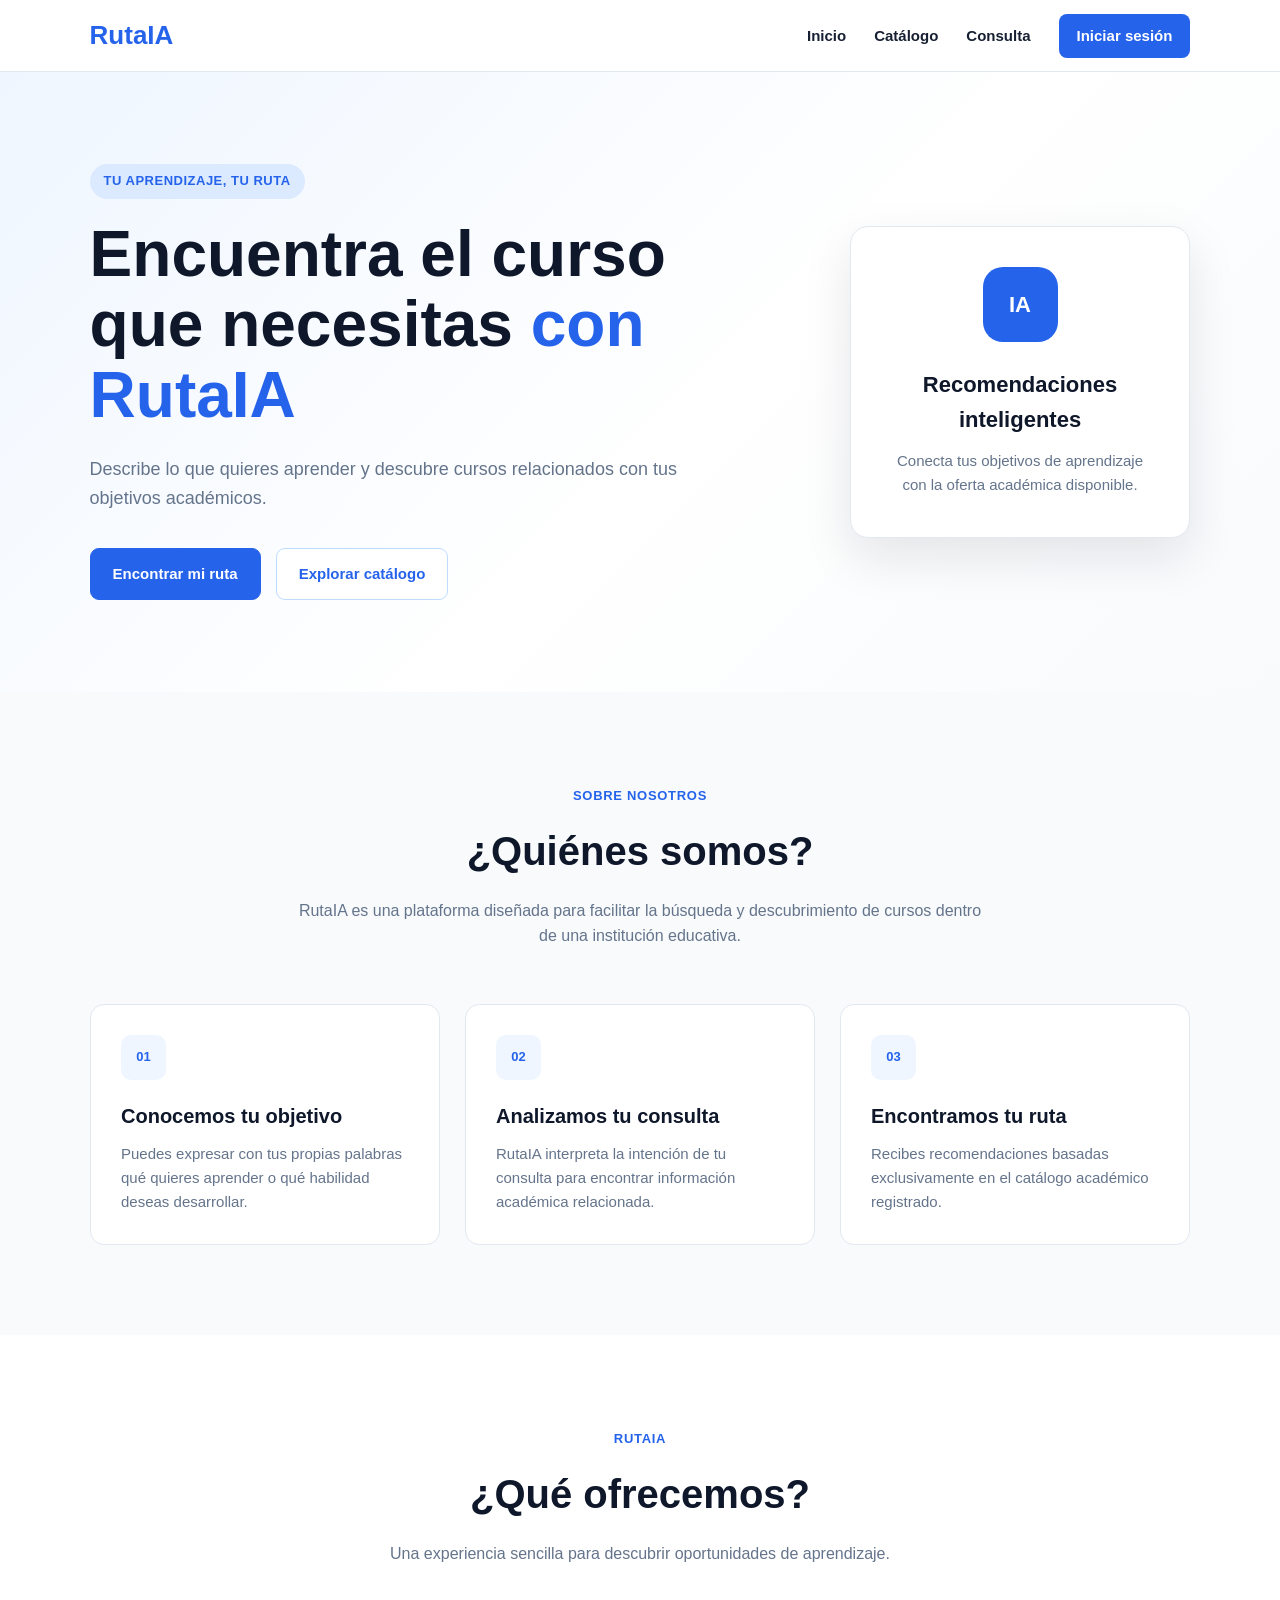
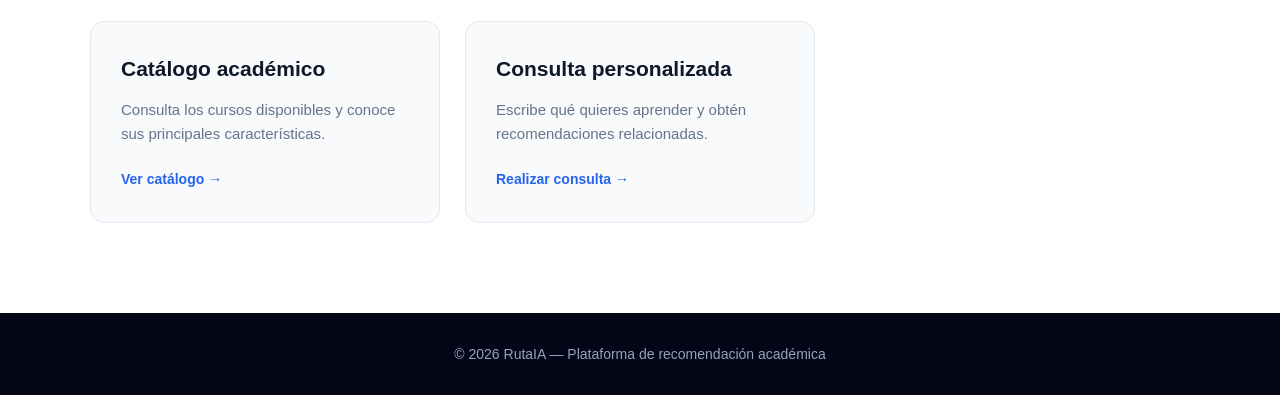
==== FrontEnd/index.html @ e61d6b52 "feat: implementacion catalogo, consulta, dashboard, login y registro" ====
<!DOCTYPE html>
<html lang="es">
<head>
    <meta charset="UTF-8">
    <meta name="viewport" content="width=device-width, initial-scale=1.0">

    <title>RutaIA | Encuentra tu ruta de aprendizaje</title>

    <link rel="stylesheet" href="css/styles.css">
</head>

<body>

<header class="navbar">

    <div class="logo">
        <a href="index.html">RutaIA</a>
    </div>

    <nav>
        <a href="index.html">Inicio</a>
        <a href="./pages/catalogo.html">Catálogo</a>
        <a href="./pages/consulta.html">Consulta</a>
        <a href="./pages/login.html" class="btn-nav">Iniciar sesión</a>
    </nav>

</header>


<main>

    <!-- HERO -->

    <section class="hero">

        <div class="hero-content">

            <span class="hero-tag">
                Tu aprendizaje, tu ruta
            </span>

            <h1>
                Encuentra el curso que necesitas
                <span>con RutaIA</span>
            </h1>

            <p>
                Describe lo que quieres aprender y descubre cursos
                relacionados con tus objetivos académicos.
            </p>

            <div class="hero-buttons">

                <a href="./pages/consulta.html" class="btn-primary">
                    Encontrar mi ruta
                </a>

                <a href="./pages/catalogo.html" class="btn-secondary">
                    Explorar catálogo
                </a>

            </div>

        </div>

        <div class="hero-card">

            <div class="hero-icon">
                IA
            </div>

            <h3>
                Recomendaciones inteligentes
            </h3>

            <p>
                Conecta tus objetivos de aprendizaje con
                la oferta académica disponible.
            </p>

        </div>

    </section>


    <!-- QUIENES SOMOS -->

    <section class="section">

        <div class="section-header">

            <span class="section-tag">
                Sobre nosotros
            </span>

            <h2>
                ¿Quiénes somos?
            </h2>

            <p>
                RutaIA es una plataforma diseñada para facilitar
                la búsqueda y descubrimiento de cursos dentro
                de una institución educativa.
            </p>

        </div>


        <div class="about-grid">

            <article class="info-card">

                <div class="card-icon">
                    01
                </div>

                <h3>
                    Conocemos tu objetivo
                </h3>

                <p>
                    Puedes expresar con tus propias palabras
                    qué quieres aprender o qué habilidad deseas
                    desarrollar.
                </p>

            </article>


            <article class="info-card">

                <div class="card-icon">
                    02
                </div>

                <h3>
                    Analizamos tu consulta
                </h3>

                <p>
                    RutaIA interpreta la intención de tu consulta
                    para encontrar información académica relacionada.
                </p>

            </article>


            <article class="info-card">

                <div class="card-icon">
                    03
                </div>

                <h3>
                    Encontramos tu ruta
                </h3>

                <p>
                    Recibes recomendaciones basadas exclusivamente
                    en el catálogo académico registrado.
                </p>

            </article>

        </div>

    </section>


    <!-- QUE OFRECEMOS -->

    <section class="section section-light">

        <div class="section-header">

            <span class="section-tag">
                RutaIA
            </span>

            <h2>
                ¿Qué ofrecemos?
            </h2>

            <p>
                Una experiencia sencilla para descubrir
                oportunidades de aprendizaje.
            </p>

        </div>


        <div class="features-grid">

            <article class="feature">

                <h3>
                    Catálogo académico
                </h3>

                <p>
                    Consulta los cursos disponibles y conoce
                    sus principales características.
                </p>

                <a href="./pages/catalogo.html">
                    Ver catálogo →
                </a>

            </article>


            <article class="feature">

                <h3>
                    Consulta personalizada
                </h3>

                <p>
                    Escribe qué quieres aprender y obtén
                    recomendaciones relacionadas.
                </p>

                <a href="./pages/consulta.html">
                    Realizar consulta →
                </a>

            </article>

        </div>

    </section>



</main>


<footer>

    <p>
        © 2026 RutaIA — Plataforma de recomendación académica
    </p>

</footer>
<script src="js/index.js"></script>
</body>
</html>
---- FrontEnd/css/styles.css ----
/* =========================================
   CONFIGURACIÓN GENERAL
========================================= */

* {
    margin: 0;
    padding: 0;
    box-sizing: border-box;
}

html {
    scroll-behavior: smooth;
}

body {
    font-family: Arial, Helvetica, sans-serif;
    background-color: #f8fafc;
    color: #172033;
    line-height: 1.6;
}


/* =========================================
   VARIABLES
========================================= */

:root {
    --primary: #2563eb;
    --primary-dark: #1d4ed8;
    --secondary: #0f172a;
    --text: #172033;
    --text-light: #64748b;
    --background: #f8fafc;
    --white: #ffffff;
    --border: #e2e8f0;
    --light-blue: #eff6ff;
}


/* =========================================
   NAVBAR
========================================= */

.navbar {
    width: 100%;
    height: 72px;

    display: flex;
    align-items: center;
    justify-content: space-between;

    padding: 0 7%;

    background-color: var(--white);

    border-bottom: 1px solid var(--border);

    position: sticky;
    top: 0;
    z-index: 1000;
}


/* LOGO */

.logo a {
    text-decoration: none;

    font-size: 26px;
    font-weight: 800;

    color: var(--primary);
}


/* NAV */

.navbar nav {
    display: flex;
    align-items: center;
    gap: 28px;
}

.navbar nav a {
    text-decoration: none;

    color: var(--text);

    font-size: 15px;
    font-weight: 600;

    transition: 0.3s ease;
}

.navbar nav a:hover {
    color: var(--primary);
}


/* BOTÓN NAV */

.btn-nav {
    background-color: var(--primary);

    color: var(--white) !important;

    padding: 10px 18px;

    border-radius: 8px;

    transition: 0.3s ease;
}

.btn-nav:hover {
    background-color: var(--primary-dark);
}


/* =========================================
   HERO
========================================= */

.hero {
    min-height: 620px;

    display: flex;
    align-items: center;
    justify-content: space-between;

    gap: 60px;

    padding: 80px 7%;

    background:
        linear-gradient(
            135deg,
            #eff6ff 0%,
            #ffffff 55%,
            #f8fafc 100%
        );
}


/* HERO CONTENT */

.hero-content {
    max-width: 700px;
}

.hero-tag {
    display: inline-block;

    padding: 7px 14px;

    margin-bottom: 20px;

    border-radius: 30px;

    background-color: #dbeafe;

    color: var(--primary);

    font-size: 13px;
    font-weight: 700;
    text-transform: uppercase;

    letter-spacing: 0.5px;
}


.hero h1 {
    font-size: clamp(40px, 5vw, 68px);

    line-height: 1.1;

    color: var(--secondary);

    margin-bottom: 25px;
}


.hero h1 span {
    color: var(--primary);
}


.hero p {
    max-width: 600px;

    font-size: 18px;

    color: var(--text-light);

    margin-bottom: 35px;
}


/* HERO BUTTONS */

.hero-buttons {
    display: flex;

    align-items: center;

    gap: 15px;
}


/* =========================================
   BOTONES
========================================= */

.btn-primary,
.btn-secondary {
    display: inline-block;

    padding: 13px 22px;

    border-radius: 9px;

    text-decoration: none;

    font-size: 15px;

    font-weight: 700;

    cursor: pointer;

    transition: all 0.3s ease;
}


.btn-primary {
    background-color: var(--primary);

    color: var(--white);

    border: 1px solid var(--primary);
}


.btn-primary:hover {
    background-color: var(--primary-dark);

    transform: translateY(-2px);
}


.btn-secondary {
    background-color: var(--white);

    color: var(--primary);

    border: 1px solid #bfdbfe;
}


.btn-secondary:hover {
    background-color: var(--light-blue);

    transform: translateY(-2px);
}


/* =========================================
   HERO CARD
========================================= */

.hero-card {
    width: 360px;

    padding: 40px;

    background-color: var(--white);

    border: 1px solid var(--border);

    border-radius: 18px;

    box-shadow: 0 20px 50px rgba(15, 23, 42, 0.10);

    text-align: center;
}


.hero-icon {
    width: 75px;
    height: 75px;

    margin: 0 auto 25px;

    display: flex;
    align-items: center;
    justify-content: center;

    border-radius: 20px;

    background-color: var(--primary);

    color: var(--white);

    font-size: 22px;

    font-weight: 800;
}


.hero-card h3 {
    font-size: 22px;

    color: var(--secondary);

    margin-bottom: 12px;
}


.hero-card p {
    font-size: 15px;

    color: var(--text-light);

    margin: 0;
}


/* =========================================
   SECCIONES
========================================= */

.section {
    padding: 90px 7%;
}


.section-light {
    background-color: var(--white);
}


.section-header {
    max-width: 700px;

    margin: 0 auto 55px;

    text-align: center;
}


.section-tag {
    display: inline-block;

    margin-bottom: 12px;

    color: var(--primary);

    font-size: 13px;

    font-weight: 700;

    text-transform: uppercase;

    letter-spacing: 0.7px;
}


.section-header h2 {
    font-size: 40px;

    color: var(--secondary);

    margin-bottom: 15px;
}


.section-header p {
    color: var(--text-light);

    font-size: 16px;
}


/* =========================================
   QUIENES SOMOS
========================================= */

.about-grid {
    max-width: 1100px;

    margin: auto;

    display: grid;

    grid-template-columns: repeat(3, 1fr);

    gap: 25px;
}


.info-card {
    padding: 30px;

    background-color: var(--white);

    border: 1px solid var(--border);

    border-radius: 14px;

    transition: 0.3s ease;
}


.info-card:hover {
    transform: translateY(-5px);

    box-shadow: 0 15px 35px rgba(15, 23, 42, 0.08);
}


.card-icon {
    width: 45px;
    height: 45px;

    display: flex;
    align-items: center;
    justify-content: center;

    margin-bottom: 20px;

    border-radius: 10px;

    background-color: var(--light-blue);

    color: var(--primary);

    font-size: 13px;

    font-weight: 800;
}


.info-card h3 {
    color: var(--secondary);

    font-size: 20px;

    margin-bottom: 10px;
}


.info-card p {
    color: var(--text-light);

    font-size: 15px;
}


/* =========================================
   FEATURES
========================================= */

.features-grid {
    max-width: 1100px;

    margin: auto;

    display: grid;

    grid-template-columns: repeat(3, 1fr);

    gap: 25px;
}


.feature {
    padding: 30px;

    border: 1px solid var(--border);

    border-radius: 14px;

    background-color: var(--background);
}


.feature h3 {
    color: var(--secondary);

    font-size: 21px;

    margin-bottom: 12px;
}


.feature p {
    color: var(--text-light);

    font-size: 15px;

    margin-bottom: 20px;
}


.feature a {
    color: var(--primary);

    text-decoration: none;

    font-weight: 700;

    font-size: 14px;
}


.feature a:hover {
    text-decoration: underline;
}


/* =========================================
   CTA
========================================= */

.cta {
    margin: 80px 7%;

    padding: 55px;

    display: flex;

    align-items: center;

    justify-content: space-between;

    gap: 30px;

    border-radius: 20px;

    background-color: var(--secondary);

    color: var(--white);
}


.cta h2 {
    font-size: 32px;

    margin-bottom: 10px;
}


.cta p {
    max-width: 650px;

    color: #cbd5e1;
}


/* =========================================
   FOOTER
========================================= */

footer {
    padding: 30px 7%;

    background-color: #020617;

    color: #94a3b8;

    text-align: center;

    font-size: 14px;
}


/* =========================================
   AUTH
   Estas clases también servirán para
   login y registro posteriormente.
========================================= */

.auth-container {
    min-height: calc(100vh - 72px);

    display: flex;

    align-items: center;

    justify-content: center;

    padding: 50px 20px;
}


.auth-card {
    width: 100%;

    max-width: 450px;

    padding: 40px;

    background-color: var(--white);

    border: 1px solid var(--border);

    border-radius: 16px;

    box-shadow: 0 15px 40px rgba(15, 23, 42, 0.08);
}


.auth-header {
    text-align: center;

    margin-bottom: 30px;
}


.auth-header h1 {
    font-size: 32px;

    color: var(--secondary);

    margin-bottom: 10px;
}


.auth-header p {
    color: var(--text-light);
}


/* =========================================
   FORMULARIOS
========================================= */

.form-group {
    margin-bottom: 20px;
}


.form-group label {
    display: block;

    margin-bottom: 7px;

    color: var(--secondary);

    font-size: 14px;

    font-weight: 700;
}


.form-group input,
.form-group textarea,
.form-group select {
    width: 100%;

    padding: 12px 14px;

    border: 1px solid var(--border);

    border-radius: 8px;

    background-color: var(--white);

    color: var(--text);

    font-family: inherit;

    font-size: 15px;

    outline: none;

    transition: 0.3s ease;
}


.form-group input:focus,
.form-group textarea:focus,
.form-group select:focus {
    border-color: var(--primary);

    box-shadow: 0 0 0 3px rgba(37, 99, 235, 0.10);
}


.btn-full {
    width: 100%;

    border: none;
}


.form-message {
    margin-top: 15px;

    text-align: center;

    font-size: 14px;
}


.auth-footer {
    margin-top: 25px;

    padding-top: 20px;

    border-top: 1px solid var(--border);

    text-align: center;
}


.auth-footer p {
    color: var(--text-light);

    font-size: 14px;
}


.auth-footer a {
    color: var(--primary);

    font-weight: 700;

    text-decoration: none;
}


/* =========================================
   RESPONSIVE - TABLET
========================================= */

@media (max-width: 900px) {

    .hero {
        flex-direction: column;

        text-align: center;

        padding-top: 70px;
        padding-bottom: 70px;
    }


    .hero-content {
        max-width: 750px;
    }


    .hero p {
        margin-left: auto;
        margin-right: auto;
    }


    .hero-buttons {
        justify-content: center;
    }


    .about-grid,
    .features-grid {
        grid-template-columns: 1fr;
    }


    .info-card,
    .feature {
        max-width: 600px;

        width: 100%;

        margin: auto;
    }


    .cta {
        flex-direction: column;

        text-align: center;

        align-items: center;
    }

}


/* =========================================
   RESPONSIVE - CELULAR
========================================= */

@media (max-width: 650px) {

    .navbar {
        height: auto;

        padding: 18px 5%;

        flex-direction: column;

        gap: 15px;
    }


    .navbar nav {
        width: 100%;

        justify-content: center;

        flex-wrap: wrap;

        gap: 15px;
    }


    .navbar nav a {
        font-size: 14px;
    }


    .hero {
        padding: 60px 5%;
    }


    .hero h1 {
        font-size: 40px;
    }


    .hero p {
        font-size: 16px;
    }


    .hero-buttons {
        flex-direction: column;

        width: 100%;
    }


    .hero-buttons a {
        width: 100%;

        text-align: center;
    }


    .hero-card {
        width: 100%;

        padding: 30px 25px;
    }


    .section {
        padding: 65px 5%;
    }


    .section-header h2 {
        font-size: 32px;
    }


    .cta {
        margin: 50px 5%;

        padding: 35px 25px;
    }


    .cta h2 {
        font-size: 27px;
    }


    .auth-card {
        padding: 30px 22px;
    }

}
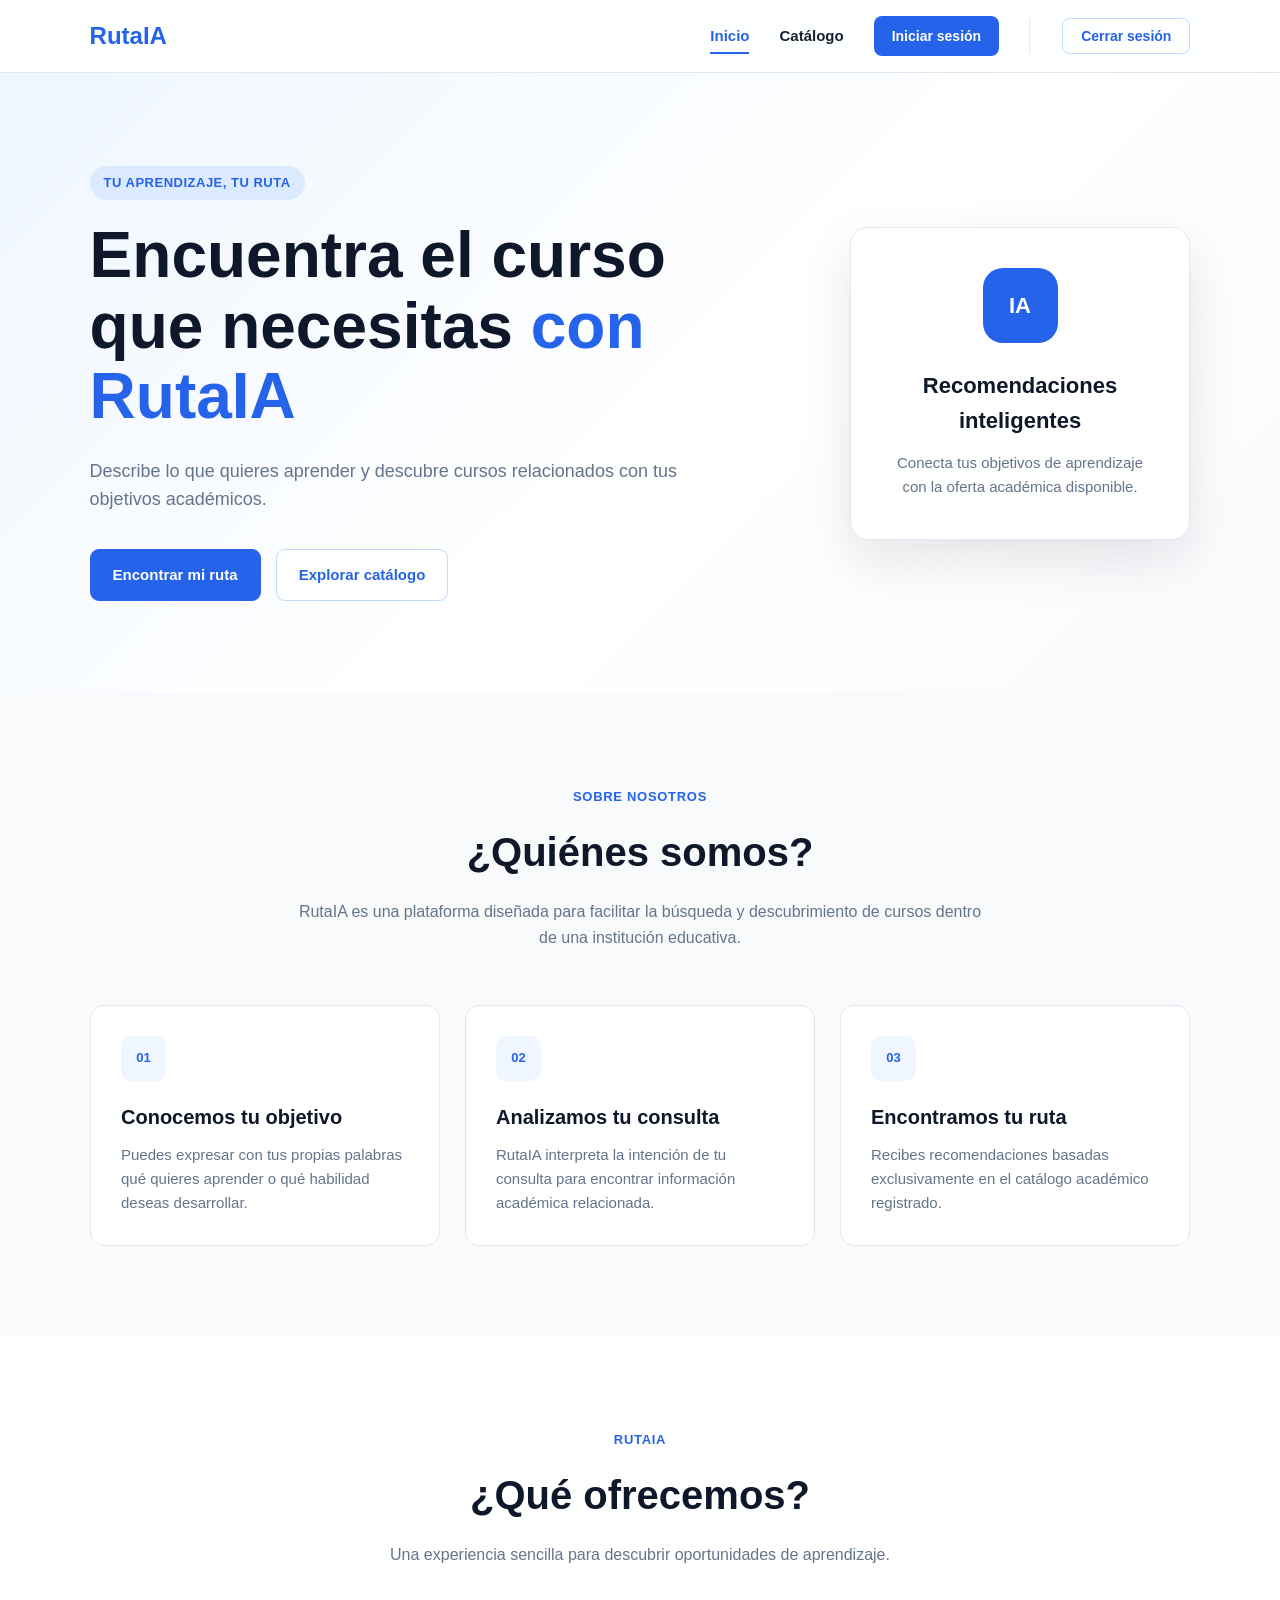
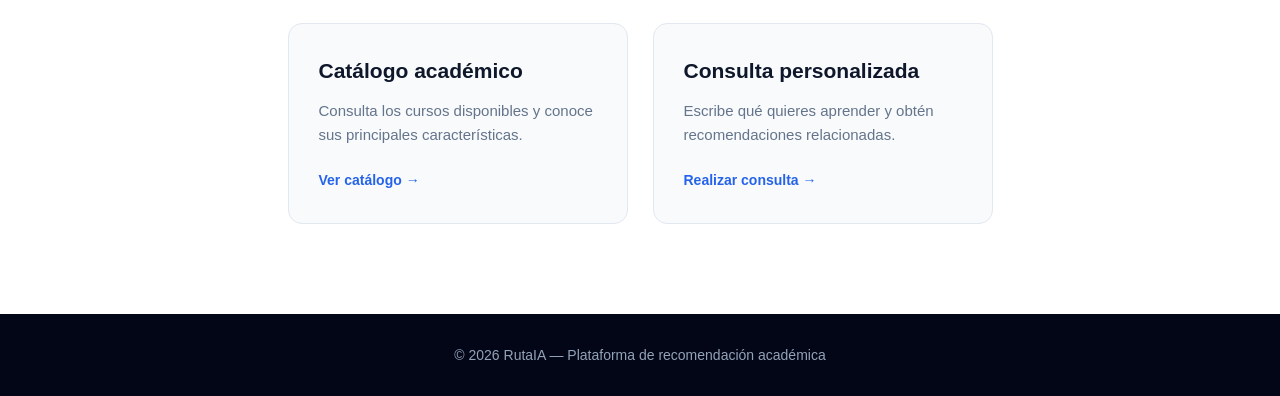
==== commit 811d91c1: "Refactor front-end structure and enhance user experience - Updated catalogo.js to improve course loa" ====
--- a/FrontEnd/index.html
+++ b/FrontEnd/index.html
@@ -3,245 +3,109 @@
 <head>
     <meta charset="UTF-8">
     <meta name="viewport" content="width=device-width, initial-scale=1.0">
-
     <title>RutaIA | Encuentra tu ruta de aprendizaje</title>
-
     <link rel="stylesheet" href="css/styles.css">
 </head>
-
 <body>
 
-<header class="navbar">
+<header class="navbar" id="navbar">
+    <div class="logo"><a href="index.html">RutaIA</a></div>
 
-    <div class="logo">
-        <a href="index.html">RutaIA</a>
-    </div>
+    <button class="nav-toggle" id="navToggle" aria-label="Abrir menú" aria-expanded="false">
+        <span></span><span></span><span></span>
+    </button>
 
-    <nav>
+    <nav id="navMenu">
         <a href="index.html">Inicio</a>
-        <a href="./pages/catalogo.html">Catálogo</a>
-        <a href="./pages/consulta.html">Consulta</a>
-        <a href="./pages/login.html" class="btn-nav">Iniciar sesión</a>
+        <a href="pages/catalogo.html">Catálogo</a>
+        <a href="pages/consulta.html" data-auth-only hidden>Consulta</a>
+        <a href="pages/login.html" class="btn-nav" data-guest-only>Iniciar sesión</a>
+
+        <div class="nav-user" data-auth-only hidden>
+            <span class="nav-user-name" id="navUserName"></span>
+            <button class="btn-nav btn-nav--ghost" id="navLogoutBtn">Cerrar sesión</button>
+        </div>
     </nav>
-
 </header>
-
 
 <main>
 
-    <!-- HERO -->
-
     <section class="hero">
-
         <div class="hero-content">
-
-            <span class="hero-tag">
-                Tu aprendizaje, tu ruta
-            </span>
-
-            <h1>
-                Encuentra el curso que necesitas
-                <span>con RutaIA</span>
-            </h1>
-
-            <p>
-                Describe lo que quieres aprender y descubre cursos
-                relacionados con tus objetivos académicos.
-            </p>
-
+            <span class="hero-tag">Tu aprendizaje, tu ruta</span>
+            <h1>Encuentra el curso que necesitas <span>con RutaIA</span></h1>
+            <p>Describe lo que quieres aprender y descubre cursos relacionados con tus objetivos académicos.</p>
             <div class="hero-buttons">
-
-                <a href="./pages/consulta.html" class="btn-primary">
-                    Encontrar mi ruta
-                </a>
-
-                <a href="./pages/catalogo.html" class="btn-secondary">
-                    Explorar catálogo
-                </a>
-
+                <a href="pages/consulta.html" class="btn-primary">Encontrar mi ruta</a>
+                <a href="pages/catalogo.html" class="btn-secondary">Explorar catálogo</a>
             </div>
-
         </div>
 
         <div class="hero-card">
+            <div class="hero-icon">IA</div>
+            <h3>Recomendaciones inteligentes</h3>
+            <p>Conecta tus objetivos de aprendizaje con la oferta académica disponible.</p>
+        </div>
+    </section>
 
-            <div class="hero-icon">
-                IA
-            </div>
-
-            <h3>
-                Recomendaciones inteligentes
-            </h3>
-
-            <p>
-                Conecta tus objetivos de aprendizaje con
-                la oferta académica disponible.
-            </p>
-
+    <section class="section">
+        <div class="section-header">
+            <span class="section-tag">Sobre nosotros</span>
+            <h2>¿Quiénes somos?</h2>
+            <p>RutaIA es una plataforma diseñada para facilitar la búsqueda y descubrimiento de cursos dentro de una institución educativa.</p>
         </div>
 
+        <div class="about-grid">
+            <article class="info-card">
+                <div class="card-icon">01</div>
+                <h3>Conocemos tu objetivo</h3>
+                <p>Puedes expresar con tus propias palabras qué quieres aprender o qué habilidad deseas desarrollar.</p>
+            </article>
+
+            <article class="info-card">
+                <div class="card-icon">02</div>
+                <h3>Analizamos tu consulta</h3>
+                <p>RutaIA interpreta la intención de tu consulta para encontrar información académica relacionada.</p>
+            </article>
+
+            <article class="info-card">
+                <div class="card-icon">03</div>
+                <h3>Encontramos tu ruta</h3>
+                <p>Recibes recomendaciones basadas exclusivamente en el catálogo académico registrado.</p>
+            </article>
+        </div>
     </section>
 
-
-    <!-- QUIENES SOMOS -->
-
-    <section class="section">
-
+    <section class="section section-light">
         <div class="section-header">
-
-            <span class="section-tag">
-                Sobre nosotros
-            </span>
-
-            <h2>
-                ¿Quiénes somos?
-            </h2>
-
-            <p>
-                RutaIA es una plataforma diseñada para facilitar
-                la búsqueda y descubrimiento de cursos dentro
-                de una institución educativa.
-            </p>
-
+            <span class="section-tag">RutaIA</span>
+            <h2>¿Qué ofrecemos?</h2>
+            <p>Una experiencia sencilla para descubrir oportunidades de aprendizaje.</p>
         </div>
 
-
-        <div class="about-grid">
-
-            <article class="info-card">
-
-                <div class="card-icon">
-                    01
-                </div>
-
-                <h3>
-                    Conocemos tu objetivo
-                </h3>
-
-                <p>
-                    Puedes expresar con tus propias palabras
-                    qué quieres aprender o qué habilidad deseas
-                    desarrollar.
-                </p>
-
+        <div class="features-grid">
+            <article class="feature">
+                <h3>Catálogo académico</h3>
+                <p>Consulta los cursos disponibles y conoce sus principales características.</p>
+                <a href="pages/catalogo.html">Ver catálogo →</a>
             </article>
 
-
-            <article class="info-card">
-
-                <div class="card-icon">
-                    02
-                </div>
-
-                <h3>
-                    Analizamos tu consulta
-                </h3>
-
-                <p>
-                    RutaIA interpreta la intención de tu consulta
-                    para encontrar información académica relacionada.
-                </p>
-
+            <article class="feature">
+                <h3>Consulta personalizada</h3>
+                <p>Escribe qué quieres aprender y obtén recomendaciones relacionadas.</p>
+                <a href="pages/consulta.html">Realizar consulta →</a>
             </article>
-
-
-            <article class="info-card">
-
-                <div class="card-icon">
-                    03
-                </div>
-
-                <h3>
-                    Encontramos tu ruta
-                </h3>
-
-                <p>
-                    Recibes recomendaciones basadas exclusivamente
-                    en el catálogo académico registrado.
-                </p>
-
-            </article>
-
         </div>
-
     </section>
-
-
-    <!-- QUE OFRECEMOS -->
-
-    <section class="section section-light">
-
-        <div class="section-header">
-
-            <span class="section-tag">
-                RutaIA
-            </span>
-
-            <h2>
-                ¿Qué ofrecemos?
-            </h2>
-
-            <p>
-                Una experiencia sencilla para descubrir
-                oportunidades de aprendizaje.
-            </p>
-
-        </div>
-
-
-        <div class="features-grid">
-
-            <article class="feature">
-
-                <h3>
-                    Catálogo académico
-                </h3>
-
-                <p>
-                    Consulta los cursos disponibles y conoce
-                    sus principales características.
-                </p>
-
-                <a href="./pages/catalogo.html">
-                    Ver catálogo →
-                </a>
-
-            </article>
-
-
-            <article class="feature">
-
-                <h3>
-                    Consulta personalizada
-                </h3>
-
-                <p>
-                    Escribe qué quieres aprender y obtén
-                    recomendaciones relacionadas.
-                </p>
-
-                <a href="./pages/consulta.html">
-                    Realizar consulta →
-                </a>
-
-            </article>
-
-        </div>
-
-    </section>
-
-
 
 </main>
 
+<footer>
+    <p>© 2026 RutaIA — Plataforma de recomendación académica</p>
+</footer>
 
-<footer>
-
-    <p>
-        © 2026 RutaIA — Plataforma de recomendación académica
-    </p>
-
-</footer>
+<script src="js/auth.js"></script>
+<script src="js/navbar.js"></script>
 <script src="js/index.js"></script>
 </body>
 </html>
--- a/FrontEnd/css/styles.css
+++ b/FrontEnd/css/styles.css
@@ -18,11 +18,6 @@
     color: #172033;
     line-height: 1.6;
 }
-
-
-/* =========================================
-   VARIABLES
-========================================= */
 
 :root {
     --primary: #2563eb;
@@ -34,8 +29,9 @@
     --white: #ffffff;
     --border: #e2e8f0;
     --light-blue: #eff6ff;
-}
-
+    --success: #16a34a;
+    --error: #dc2626;
+}
 
 /* =========================================
    NAVBAR
@@ -43,71 +39,78 @@
 
 .navbar {
     width: 100%;
-    height: 72px;
-
     display: flex;
     align-items: center;
     justify-content: space-between;
-
-    padding: 0 7%;
-
-    background-color: var(--white);
-
+    padding: 16px 7%;
+    background-color: rgba(255, 255, 255, 0.85);
+    backdrop-filter: blur(10px);
+    -webkit-backdrop-filter: blur(10px);
     border-bottom: 1px solid var(--border);
-
     position: sticky;
     top: 0;
     z-index: 1000;
-}
-
-
-/* LOGO */
+    transition: box-shadow 0.3s ease, padding 0.3s ease;
+}
+
+.navbar.is-scrolled {
+    box-shadow: 0 4px 20px rgba(15, 23, 42, 0.06);
+    padding-top: 12px;
+    padding-bottom: 12px;
+}
 
 .logo a {
     text-decoration: none;
-
-    font-size: 26px;
+    font-size: 24px;
     font-weight: 800;
-
-    color: var(--primary);
-}
-
-
-/* NAV */
+    color: var(--primary);
+}
 
 .navbar nav {
     display: flex;
     align-items: center;
-    gap: 28px;
-}
-
-.navbar nav a {
+    gap: 30px;
+}
+
+.navbar nav a:not(.btn-nav) {
+    position: relative;
     text-decoration: none;
-
     color: var(--text);
-
     font-size: 15px;
     font-weight: 600;
-
-    transition: 0.3s ease;
-}
-
-.navbar nav a:hover {
-    color: var(--primary);
-}
-
-
-/* BOTÓN NAV */
+    padding: 6px 0;
+    transition: color 0.25s ease;
+}
+
+.navbar nav a:not(.btn-nav)::after {
+    content: "";
+    position: absolute;
+    left: 0;
+    bottom: 0;
+    width: 0;
+    height: 2px;
+    background-color: var(--primary);
+    transition: width 0.25s ease;
+}
+
+.navbar nav a:not(.btn-nav):hover,
+.navbar nav a.is-active {
+    color: var(--primary);
+}
+
+.navbar nav a:not(.btn-nav):hover::after,
+.navbar nav a.is-active::after {
+    width: 100%;
+}
 
 .btn-nav {
     background-color: var(--primary);
-
     color: var(--white) !important;
-
-    padding: 10px 18px;
-
+    padding: 9px 18px;
     border-radius: 8px;
-
+    text-decoration: none;
+    font-size: 14px;
+    font-weight: 700;
     transition: 0.3s ease;
 }
 
@@ -115,6 +118,55 @@
     background-color: var(--primary-dark);
 }
 
+.btn-nav--ghost {
+    background-color: transparent;
+    color: var(--primary) !important;
+    border: 1px solid #bfdbfe;
+}
+
+.btn-nav--ghost:hover {
+    background-color: var(--light-blue);
+}
+
+.nav-user {
+    display: flex;
+    align-items: center;
+    gap: 14px;
+    padding-left: 18px;
+    border-left: 1px solid var(--border);
+}
+
+.nav-user-name {
+    font-size: 14px;
+    font-weight: 700;
+    color: var(--secondary);
+}
+
+.nav-toggle {
+    display: none;
+    flex-direction: column;
+    justify-content: center;
+    gap: 5px;
+    width: 34px;
+    height: 34px;
+    background: none;
+    border: none;
+    cursor: pointer;
+    padding: 0;
+}
+
+.nav-toggle span {
+    display: block;
+    height: 2px;
+    width: 100%;
+    background-color: var(--secondary);
+    border-radius: 2px;
+    transition: transform 0.25s ease, opacity 0.25s ease;
+}
+
+.nav-toggle.is-open span:nth-child(1) { transform: translateY(7px) rotate(45deg); }
+.nav-toggle.is-open span:nth-child(2) { opacity: 0; }
+.nav-toggle.is-open span:nth-child(3) { transform: translateY(-7px) rotate(-45deg); }
 
 /* =========================================
    HERO
@@ -122,89 +174,50 @@
 
 .hero {
     min-height: 620px;
-
     display: flex;
     align-items: center;
     justify-content: space-between;
-
     gap: 60px;
-
     padding: 80px 7%;
-
-    background:
-        linear-gradient(
-            135deg,
-            #eff6ff 0%,
-            #ffffff 55%,
-            #f8fafc 100%
-        );
-}
-
-
-/* HERO CONTENT */
-
-.hero-content {
-    max-width: 700px;
-}
+    background: linear-gradient(135deg, #eff6ff 0%, #ffffff 55%, #f8fafc 100%);
+}
+
+.hero-content { max-width: 700px; }
 
 .hero-tag {
     display: inline-block;
-
     padding: 7px 14px;
-
     margin-bottom: 20px;
-
     border-radius: 30px;
-
     background-color: #dbeafe;
-
-    color: var(--primary);
-
+    color: var(--primary);
     font-size: 13px;
     font-weight: 700;
     text-transform: uppercase;
-
     letter-spacing: 0.5px;
 }
-
 
 .hero h1 {
     font-size: clamp(40px, 5vw, 68px);
-
     line-height: 1.1;
-
-    color: var(--secondary);
-
+    color: var(--secondary);
     margin-bottom: 25px;
 }
 
-
-.hero h1 span {
-    color: var(--primary);
-}
-
+.hero h1 span { color: var(--primary); }
 
 .hero p {
     max-width: 600px;
-
     font-size: 18px;
-
     color: var(--text-light);
-
     margin-bottom: 35px;
 }
 
-
-/* HERO BUTTONS */
-
 .hero-buttons {
     display: flex;
-
-    align-items: center;
-
+    align-items: center;
     gap: 15px;
 }
-
 
 /* =========================================
    BOTONES
@@ -213,54 +226,42 @@
 .btn-primary,
 .btn-secondary {
     display: inline-block;
-
     padding: 13px 22px;
-
     border-radius: 9px;
-
     text-decoration: none;
-
     font-size: 15px;
-
-    font-weight: 700;
-
+    font-weight: 700;
     cursor: pointer;
-
     transition: all 0.3s ease;
 }
-
 
 .btn-primary {
     background-color: var(--primary);
-
     color: var(--white);
-
     border: 1px solid var(--primary);
 }
-
 
 .btn-primary:hover {
     background-color: var(--primary-dark);
-
     transform: translateY(-2px);
 }
 
+.btn-primary:disabled {
+    background-color: #93c5fd;
+    cursor: not-allowed;
+    transform: none;
+}
 
 .btn-secondary {
     background-color: var(--white);
-
-    color: var(--primary);
-
+    color: var(--primary);
     border: 1px solid #bfdbfe;
 }
-
 
 .btn-secondary:hover {
     background-color: var(--light-blue);
-
     transform: translateY(-2px);
 }
-
 
 /* =========================================
    HERO CARD
@@ -268,116 +269,73 @@
 
 .hero-card {
     width: 360px;
-
     padding: 40px;
-
     background-color: var(--white);
-
     border: 1px solid var(--border);
-
     border-radius: 18px;
-
     box-shadow: 0 20px 50px rgba(15, 23, 42, 0.10);
-
     text-align: center;
 }
-
 
 .hero-icon {
     width: 75px;
     height: 75px;
-
     margin: 0 auto 25px;
-
     display: flex;
     align-items: center;
     justify-content: center;
-
     border-radius: 20px;
-
     background-color: var(--primary);
-
     color: var(--white);
-
     font-size: 22px;
-
     font-weight: 800;
 }
-
 
 .hero-card h3 {
     font-size: 22px;
-
-    color: var(--secondary);
-
+    color: var(--secondary);
     margin-bottom: 12px;
 }
-
 
 .hero-card p {
     font-size: 15px;
-
     color: var(--text-light);
-
     margin: 0;
 }
 
-
 /* =========================================
    SECCIONES
 ========================================= */
 
-.section {
-    padding: 90px 7%;
-}
-
-
-.section-light {
-    background-color: var(--white);
-}
-
+.section { padding: 90px 7%; }
+.section-light { background-color: var(--white); }
 
 .section-header {
     max-width: 700px;
-
     margin: 0 auto 55px;
-
     text-align: center;
 }
-
 
 .section-tag {
     display: inline-block;
-
     margin-bottom: 12px;
-
-    color: var(--primary);
-
+    color: var(--primary);
     font-size: 13px;
-
-    font-weight: 700;
-
+    font-weight: 700;
     text-transform: uppercase;
-
     letter-spacing: 0.7px;
 }
-
 
 .section-header h2 {
     font-size: 40px;
-
-    color: var(--secondary);
-
+    color: var(--secondary);
     margin-bottom: 15px;
 }
-
 
 .section-header p {
     color: var(--text-light);
-
     font-size: 16px;
 }
-
 
 /* =========================================
    QUIENES SOMOS
@@ -385,175 +343,92 @@
 
 .about-grid {
     max-width: 1100px;
-
     margin: auto;
-
     display: grid;
-
     grid-template-columns: repeat(3, 1fr);
-
     gap: 25px;
 }
-
 
 .info-card {
     padding: 30px;
-
     background-color: var(--white);
-
     border: 1px solid var(--border);
-
     border-radius: 14px;
-
     transition: 0.3s ease;
 }
-
 
 .info-card:hover {
     transform: translateY(-5px);
-
     box-shadow: 0 15px 35px rgba(15, 23, 42, 0.08);
 }
-
 
 .card-icon {
     width: 45px;
     height: 45px;
-
     display: flex;
     align-items: center;
     justify-content: center;
-
     margin-bottom: 20px;
-
     border-radius: 10px;
-
     background-color: var(--light-blue);
-
-    color: var(--primary);
-
+    color: var(--primary);
     font-size: 13px;
-
     font-weight: 800;
 }
 
-
 .info-card h3 {
     color: var(--secondary);
-
     font-size: 20px;
-
     margin-bottom: 10px;
 }
-
 
 .info-card p {
     color: var(--text-light);
-
     font-size: 15px;
 }
 
-
-/* =========================================
-   FEATURES
+/* =========================================
+   FEATURES (tarjetas centradas sin importar la cantidad)
 ========================================= */
 
 .features-grid {
     max-width: 1100px;
-
     margin: auto;
-
-    display: grid;
-
-    grid-template-columns: repeat(3, 1fr);
-
+    display: flex;
+    flex-wrap: wrap;
+    justify-content: center;
     gap: 25px;
 }
 
-
 .feature {
+    flex: 1 1 320px;
+    max-width: 340px;
     padding: 30px;
-
     border: 1px solid var(--border);
-
     border-radius: 14px;
-
     background-color: var(--background);
 }
 
-
 .feature h3 {
     color: var(--secondary);
-
     font-size: 21px;
-
     margin-bottom: 12px;
 }
-
 
 .feature p {
     color: var(--text-light);
-
     font-size: 15px;
-
     margin-bottom: 20px;
 }
 
-
 .feature a {
     color: var(--primary);
-
     text-decoration: none;
-
-    font-weight: 700;
-
+    font-weight: 700;
     font-size: 14px;
 }
 
-
-.feature a:hover {
-    text-decoration: underline;
-}
-
-
-/* =========================================
-   CTA
-========================================= */
-
-.cta {
-    margin: 80px 7%;
-
-    padding: 55px;
-
-    display: flex;
-
-    align-items: center;
-
-    justify-content: space-between;
-
-    gap: 30px;
-
-    border-radius: 20px;
-
-    background-color: var(--secondary);
-
-    color: var(--white);
-}
-
-
-.cta h2 {
-    font-size: 32px;
-
-    margin-bottom: 10px;
-}
-
-
-.cta p {
-    max-width: 650px;
-
-    color: #cbd5e1;
-}
-
+.feature a:hover { text-decoration: underline; }
 
 /* =========================================
    FOOTER
@@ -561,325 +436,151 @@
 
 footer {
     padding: 30px 7%;
-
     background-color: #020617;
-
     color: #94a3b8;
-
     text-align: center;
-
     font-size: 14px;
 }
 
-
-/* =========================================
-   AUTH
-   Estas clases también servirán para
-   login y registro posteriormente.
+/* =========================================
+   AUTH (compartido por login, registro y formularios)
 ========================================= */
 
 .auth-container {
     min-height: calc(100vh - 72px);
-
-    display: flex;
-
-    align-items: center;
-
+    display: flex;
+    align-items: center;
     justify-content: center;
-
     padding: 50px 20px;
 }
-
 
 .auth-card {
     width: 100%;
-
     max-width: 450px;
-
     padding: 40px;
-
     background-color: var(--white);
-
     border: 1px solid var(--border);
-
     border-radius: 16px;
-
     box-shadow: 0 15px 40px rgba(15, 23, 42, 0.08);
 }
 
-
-.auth-header {
-    text-align: center;
-
-    margin-bottom: 30px;
-}
-
-
-.auth-header h1 {
-    font-size: 32px;
-
-    color: var(--secondary);
-
-    margin-bottom: 10px;
-}
-
-
-.auth-header p {
-    color: var(--text-light);
-}
-
-
-/* =========================================
-   FORMULARIOS
-========================================= */
-
-.form-group {
-    margin-bottom: 20px;
-}
-
+.auth-header { text-align: center; margin-bottom: 30px; }
+.auth-header h1 { font-size: 32px; color: var(--secondary); margin-bottom: 10px; }
+.auth-header p { color: var(--text-light); }
+
+.form-group { margin-bottom: 20px; }
 
 .form-group label {
     display: block;
-
     margin-bottom: 7px;
-
-    color: var(--secondary);
-
+    color: var(--secondary);
     font-size: 14px;
-
-    font-weight: 700;
-}
-
+    font-weight: 700;
+}
 
 .form-group input,
 .form-group textarea,
 .form-group select {
     width: 100%;
-
     padding: 12px 14px;
-
     border: 1px solid var(--border);
-
     border-radius: 8px;
-
     background-color: var(--white);
-
     color: var(--text);
-
     font-family: inherit;
-
     font-size: 15px;
-
     outline: none;
-
     transition: 0.3s ease;
 }
-
 
 .form-group input:focus,
 .form-group textarea:focus,
 .form-group select:focus {
     border-color: var(--primary);
-
     box-shadow: 0 0 0 3px rgba(37, 99, 235, 0.10);
 }
 
-
-.btn-full {
-    width: 100%;
-
-    border: none;
-}
-
+.btn-full { width: 100%; border: none; }
 
 .form-message {
     margin-top: 15px;
-
     text-align: center;
-
     font-size: 14px;
-}
-
+    font-weight: 600;
+}
 
 .auth-footer {
     margin-top: 25px;
-
     padding-top: 20px;
-
     border-top: 1px solid var(--border);
-
     text-align: center;
 }
 
-
-.auth-footer p {
-    color: var(--text-light);
-
-    font-size: 14px;
-}
-
-
-.auth-footer a {
-    color: var(--primary);
-
-    font-weight: 700;
-
-    text-decoration: none;
-}
-
+.auth-footer p { color: var(--text-light); font-size: 14px; }
+.auth-footer a { color: var(--primary); font-weight: 700; text-decoration: none; }
+.auth-footer a:hover { text-decoration: underline; }
 
 /* =========================================
    RESPONSIVE - TABLET
 ========================================= */
 
 @media (max-width: 900px) {
-
-    .hero {
+    .hero { flex-direction: column; text-align: center; padding-top: 70px; padding-bottom: 70px; }
+    .hero-content { max-width: 750px; }
+    .hero p { margin-left: auto; margin-right: auto; }
+    .hero-buttons { justify-content: center; }
+    .about-grid { grid-template-columns: 1fr; }
+    .info-card { max-width: 600px; width: 100%; margin: auto; }
+}
+
+/* =========================================
+   RESPONSIVE - CELULAR
+========================================= */
+
+@media (max-width: 650px) {
+
+    .nav-toggle { display: flex; }
+
+    .navbar nav {
+        position: absolute;
+        top: 100%;
+        left: 0;
+        width: 100%;
         flex-direction: column;
-
-        text-align: center;
-
-        padding-top: 70px;
-        padding-bottom: 70px;
+        align-items: flex-start;
+        gap: 4px;
+        background-color: var(--white);
+        border-bottom: 1px solid var(--border);
+        box-shadow: 0 12px 24px rgba(15, 23, 42, 0.08);
+        max-height: 0;
+        overflow: hidden;
+        padding: 0 7%;
+        transition: max-height 0.3s ease, padding 0.3s ease;
     }
 
-
-    .hero-content {
-        max-width: 750px;
-    }
-
-
-    .hero p {
-        margin-left: auto;
-        margin-right: auto;
-    }
-
-
-    .hero-buttons {
-        justify-content: center;
-    }
-
-
-    .about-grid,
-    .features-grid {
-        grid-template-columns: 1fr;
-    }
-
-
-    .info-card,
-    .feature {
-        max-width: 600px;
-
-        width: 100%;
-
-        margin: auto;
-    }
-
-
-    .cta {
+    .navbar nav.is-open { max-height: 420px; padding: 18px 7%; }
+    .navbar nav a:not(.btn-nav) { width: 100%; padding: 10px 0; }
+    .btn-nav { margin-top: 6px; }
+
+    .nav-user {
         flex-direction: column;
-
-        text-align: center;
-
-        align-items: center;
-    }
-
-}
-
-
-/* =========================================
-   RESPONSIVE - CELULAR
-========================================= */
-
-@media (max-width: 650px) {
-
-    .navbar {
-        height: auto;
-
-        padding: 18px 5%;
-
-        flex-direction: column;
-
-        gap: 15px;
-    }
-
-
-    .navbar nav {
-        width: 100%;
-
-        justify-content: center;
-
-        flex-wrap: wrap;
-
-        gap: 15px;
-    }
-
-
-    .navbar nav a {
-        font-size: 14px;
-    }
-
-
-    .hero {
-        padding: 60px 5%;
-    }
-
-
-    .hero h1 {
-        font-size: 40px;
-    }
-
-
-    .hero p {
-        font-size: 16px;
-    }
-
-
-    .hero-buttons {
-        flex-direction: column;
-
+        align-items: flex-start;
+        gap: 10px;
+        padding-left: 0;
+        border-left: none;
+        border-top: 1px solid var(--border);
+        padding-top: 14px;
+        margin-top: 6px;
         width: 100%;
     }
 
-
-    .hero-buttons a {
-        width: 100%;
-
-        text-align: center;
-    }
-
-
-    .hero-card {
-        width: 100%;
-
-        padding: 30px 25px;
-    }
-
-
-    .section {
-        padding: 65px 5%;
-    }
-
-
-    .section-header h2 {
-        font-size: 32px;
-    }
-
-
-    .cta {
-        margin: 50px 5%;
-
-        padding: 35px 25px;
-    }
-
-
-    .cta h2 {
-        font-size: 27px;
-    }
-
-
-    .auth-card {
-        padding: 30px 22px;
-    }
-
+    .hero { padding: 60px 5%; }
+    .hero h1 { font-size: 40px; }
+    .hero p { font-size: 16px; }
+    .hero-buttons { flex-direction: column; width: 100%; }
+    .hero-buttons a { width: 100%; text-align: center; }
+    .hero-card { width: 100%; padding: 30px 25px; }
+    .section { padding: 65px 5%; }
+    .section-header h2 { font-size: 32px; }
+    .auth-card { padding: 30px 22px; }
 }
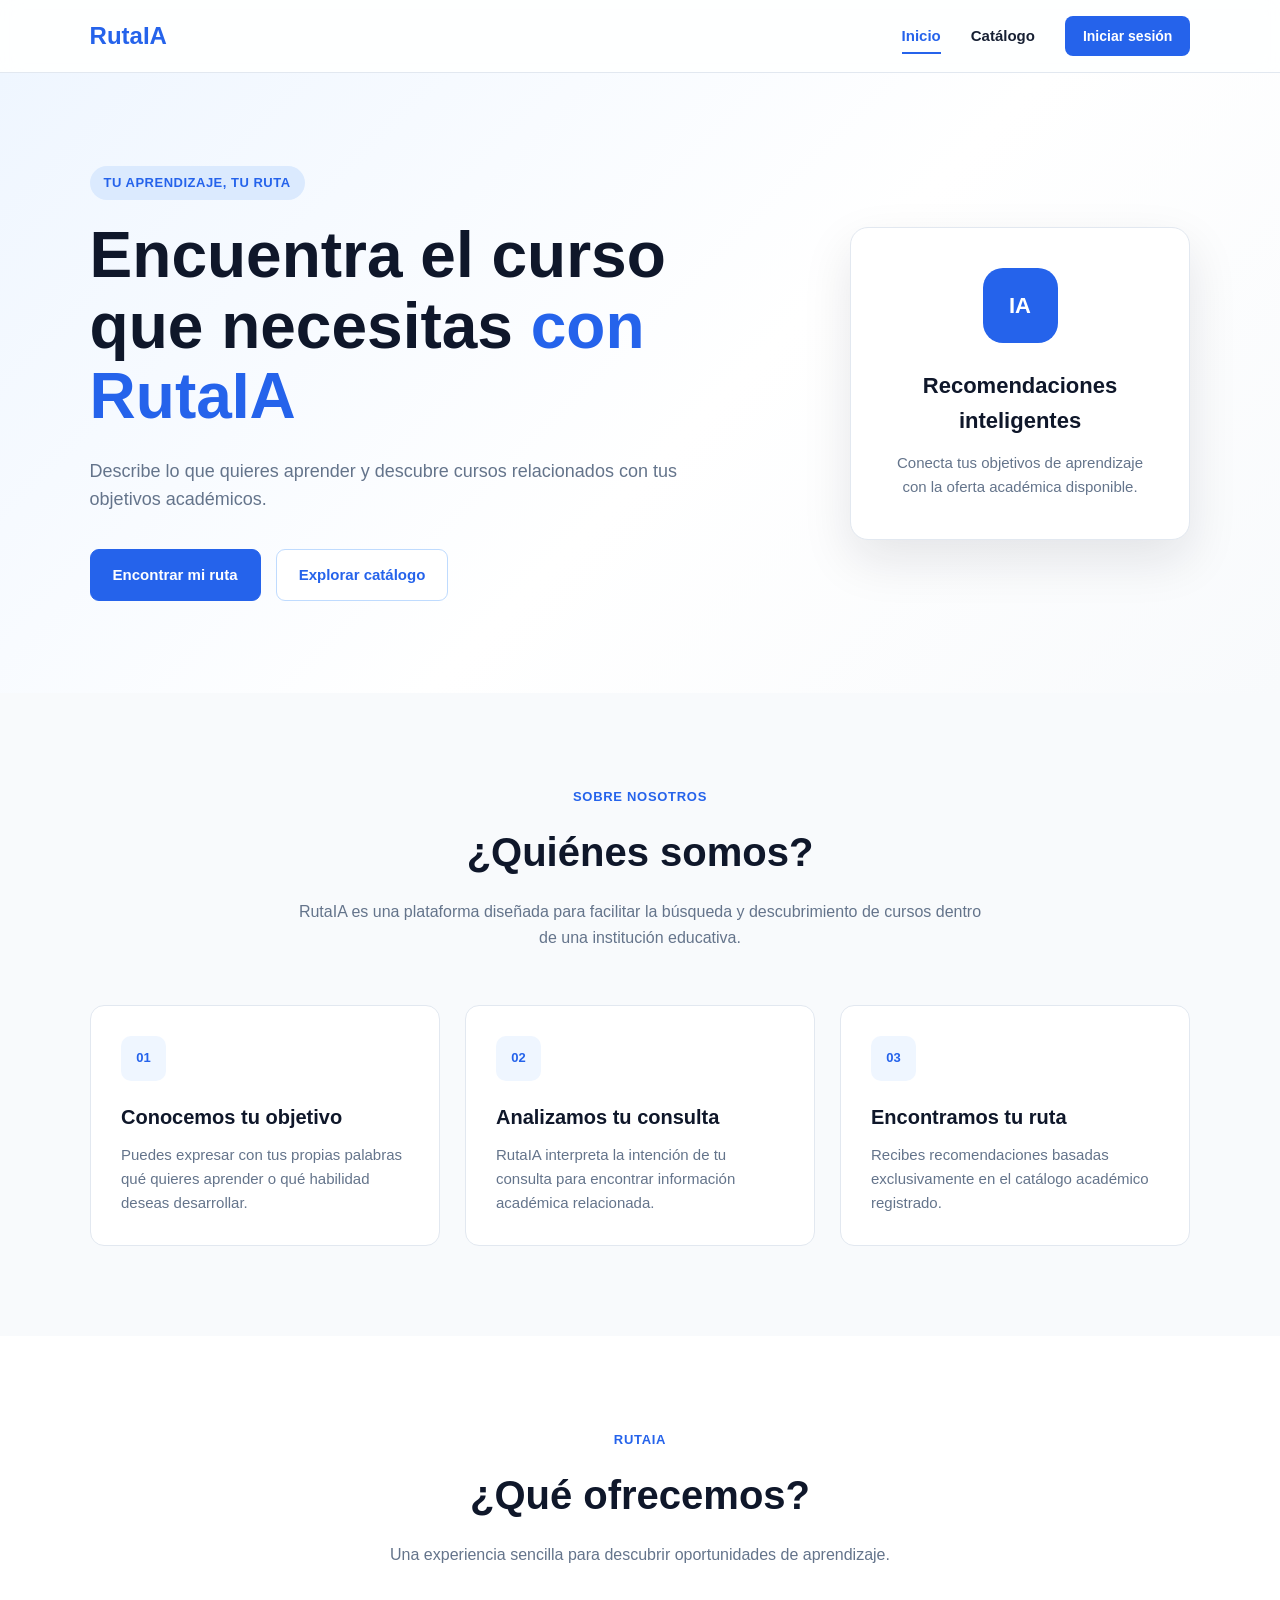
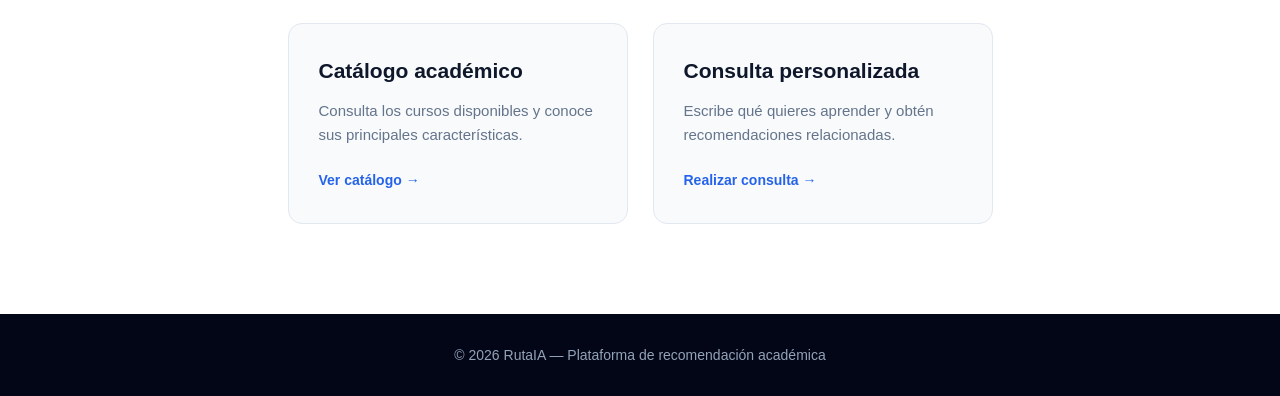
==== commit 64f1539f: "Refactor front-end styles and scripts - Updated catalogo.css to ensure footer stays at the bottom of" ====
--- a/FrontEnd/index.html
+++ b/FrontEnd/index.html
@@ -108,4 +108,4 @@
 <script src="js/navbar.js"></script>
 <script src="js/index.js"></script>
 </body>
-</html>+</html>
--- a/FrontEnd/css/styles.css
+++ b/FrontEnd/css/styles.css
@@ -10,6 +10,12 @@
 
 html {
     scroll-behavior: smooth;
+}
+
+/* El atributo hidden debe ganar siempre: sin esto, reglas como
+   .nav-user { display: flex } lo anulan y el elemento se sigue viendo. */
+[hidden] {
+    display: none !important;
 }
 
 body {
@@ -583,4 +589,4 @@
     .section { padding: 65px 5%; }
     .section-header h2 { font-size: 32px; }
     .auth-card { padding: 30px 22px; }
-}+}
